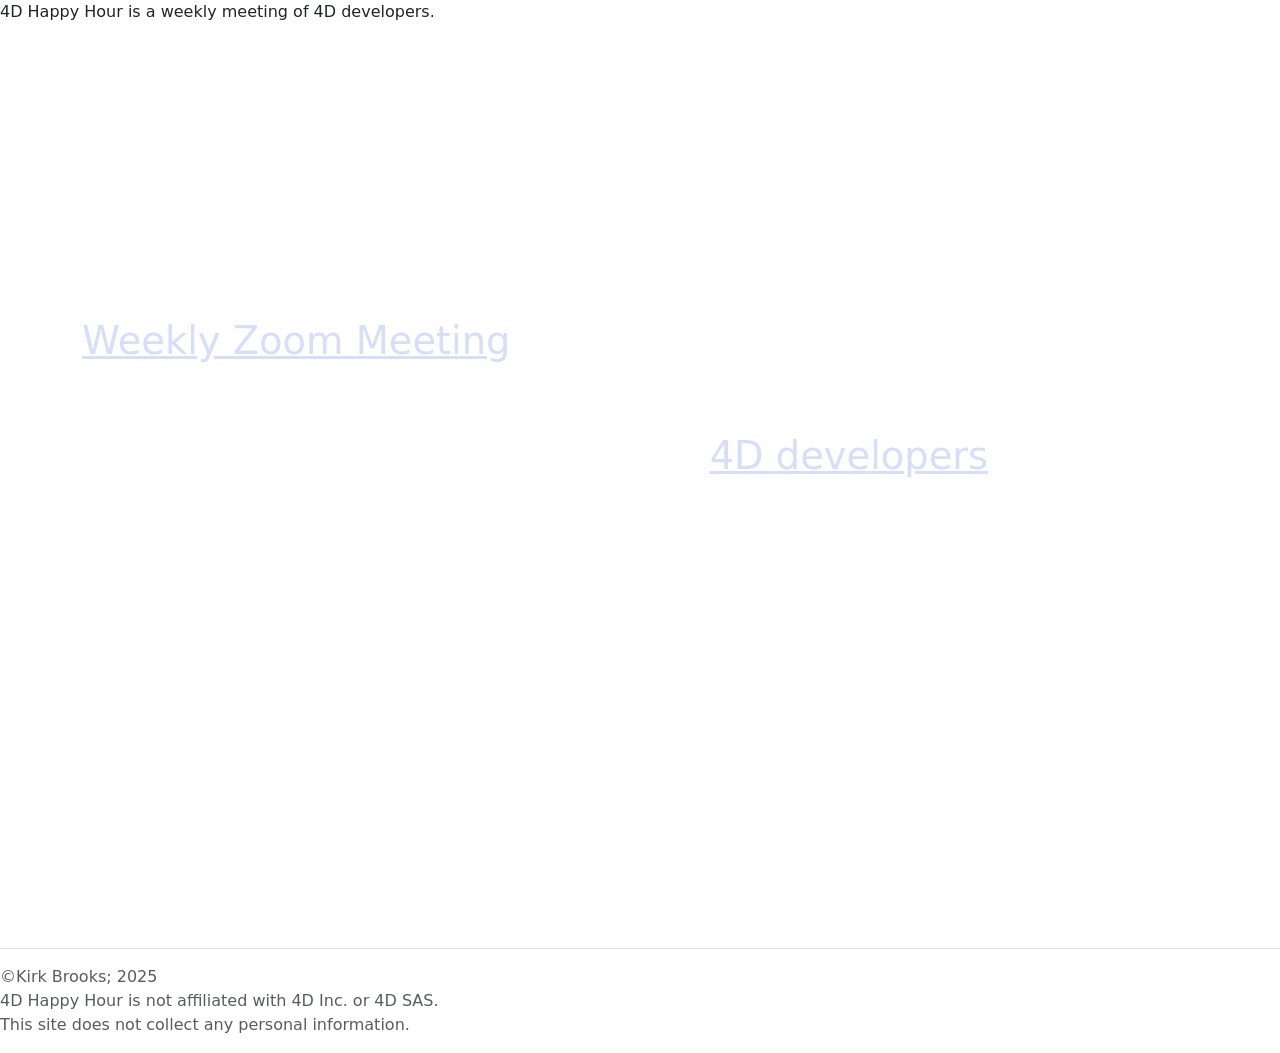
==== index.html @ dcf41c46 "Update new Zoom link" ====
<!DOCTYPE html>
<html lang="en">
    <head>
        <meta charset="UTF-8">
        <meta name="viewport" content="width=device-width, initial-scale=1.0">
        <title>4D Happy Hour</title>
        <description>4D Happy Hour is a weekly meeting of 4D developers.</description>
        <link href="https://cdn.jsdelivr.net/npm/bootstrap@5.0.2/dist/css/bootstrap.min.css" rel="stylesheet" integrity="sha384-EVSTQN3/azprG1Anm3QDgpJLIm9Nao0Yz1ztcQTwFspd3yD65VohhpuuCOmLASjC" crossorigin="anonymous">
        <style>
            .background-image {
                background-image: url("Assets/background.png");
                background-size: cover;
                background-repeat: no-repeat;
                background-position: center center;
                height: 100vh;
            }
            .banner {
                font-size: 6em; /* Sets the font size to 6em */
                color: white; /* Adjust text color as needed */
            }
            .subtext:hover  a {
                color: #FF0000; /* Adjust text color as needed */
            }
            .subtext a {
                color: #d6def9; /* Adjust text color as needed */
            }
            .subtext {
                font-size: 2.4em; /* 40% of 6em */
                color: white; /* Adjust text color as needed */
            }
        </style>
    </head>
    <body>
        <div class="background-image container">
            <div class="row row-cols-4">
                <div class="col-8 banner">4D Happy Hour</div>
            </div>
            <div class="row row-cols-2">
                <div class="subtext"><a href='https://us02web.zoom.us/j/83731433887?pwd=mNvrDpaA9qquD5xijFd3pZhOP3jrFX.1'>Weekly Zoom Meeting</a></div>
                <div class="subtext">Meeting ID: 837 3143 3887</div>
            </div>
                <div class="subtext">Friday, 2:30 PM  Pacific Time </div>
                <div class="subtext">An informal weekly gathering of <a href='https://4d.com'>4D developers</a><br/> where everyone is welcome</div>
            </div>

            <footer class="pt-3 mt-4 text-muted border-top">
                <p>&copyKirk Brooks; 2025<br/>
                4D Happy Hour is not affiliated with 4D Inc. or 4D SAS.<br/>
                This site does not collect any personal information.</p>
            </footer>
    </body>
</html>
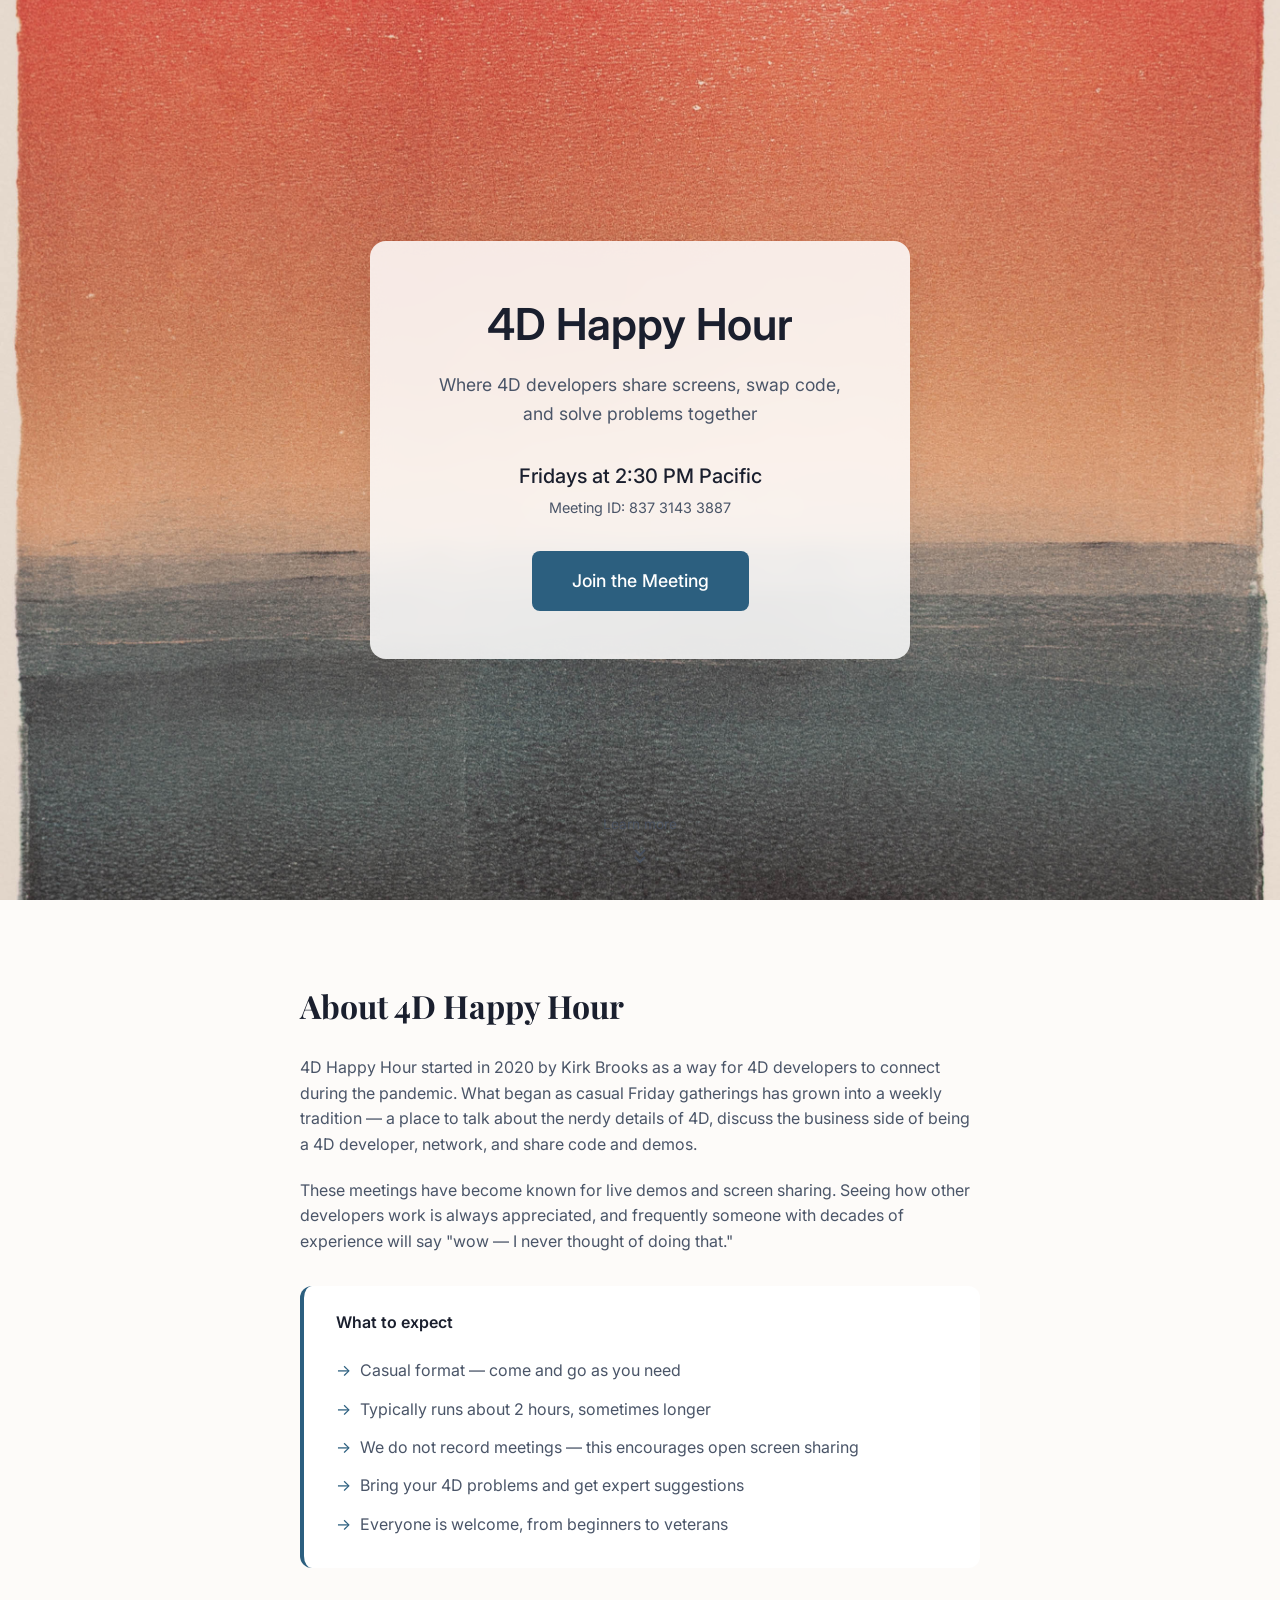
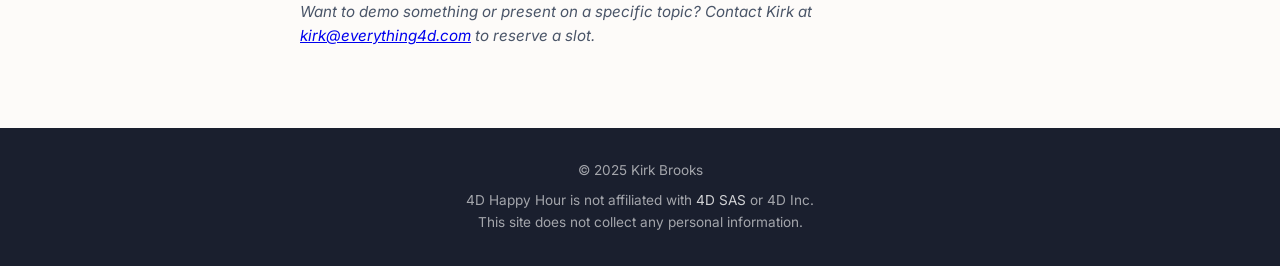
==== commit ec11edbd: "Install new index page" ====
--- a/index.html
+++ b/index.html
@@ -1,52 +1,291 @@
 <!DOCTYPE html>
 <html lang="en">
-    <head>
-        <meta charset="UTF-8">
-        <meta name="viewport" content="width=device-width, initial-scale=1.0">
-        <title>4D Happy Hour</title>
-        <description>4D Happy Hour is a weekly meeting of 4D developers.</description>
-        <link href="https://cdn.jsdelivr.net/npm/bootstrap@5.0.2/dist/css/bootstrap.min.css" rel="stylesheet" integrity="sha384-EVSTQN3/azprG1Anm3QDgpJLIm9Nao0Yz1ztcQTwFspd3yD65VohhpuuCOmLASjC" crossorigin="anonymous">
-        <style>
-            .background-image {
-                background-image: url("Assets/background.png");
-                background-size: cover;
-                background-repeat: no-repeat;
-                background-position: center center;
-                height: 100vh;
-            }
-            .banner {
-                font-size: 6em; /* Sets the font size to 6em */
-                color: white; /* Adjust text color as needed */
-            }
-            .subtext:hover  a {
-                color: #FF0000; /* Adjust text color as needed */
-            }
-            .subtext a {
-                color: #d6def9; /* Adjust text color as needed */
-            }
-            .subtext {
-                font-size: 2.4em; /* 40% of 6em */
-                color: white; /* Adjust text color as needed */
-            }
-        </style>
-    </head>
-    <body>
-        <div class="background-image container">
-            <div class="row row-cols-4">
-                <div class="col-8 banner">4D Happy Hour</div>
+<head>
+    <meta charset="UTF-8">
+    <meta name="viewport" content="width=device-width, initial-scale=1.0">
+    <title>4D Happy Hour</title>
+    <link rel="preconnect" href="https://fonts.googleapis.com">
+    <link rel="preconnect" href="https://fonts.gstatic.com" crossorigin>
+    <link href="https://fonts.googleapis.com/css2?family=Inter:wght@400;500;600&family=Playfair+Display:wght@600&display=swap" rel="stylesheet">
+    <style>
+        * {
+            margin: 0;
+            padding: 0;
+            box-sizing: border-box;
+        }
+
+        :root {
+            --warm-bg: linear-gradient(135deg, #e8f1f5 0%, #c8dce8 50%, #a8c5d8 100%);
+            --text-dark: #1a1f2e;
+            --text-muted: #4a5568;
+            --accent: #2c5f7f;
+            --accent-hover: #1e4a65;
+            --card-bg: rgba(255, 255, 255, 0.85);
+        }
+
+        html {
+            scroll-behavior: smooth;
+        }
+
+        body {
+            font-family: 'Inter', -apple-system, BlinkMacSystemFont, sans-serif;
+            color: var(--text-dark);
+            line-height: 1.6;
+        }
+
+        /* Hero Section */
+        .hero {
+            min-height: 100vh;
+            display: flex;
+            align-items: center;
+            justify-content: center;
+            padding: 2rem;
+            background: var(--warm-bg);
+            background-image: url('Assets/monotype-3.jpg');
+            background-size: cover;
+            background-position: center;
+            background-blend-mode: soft-light;
+            position: relative;
+        }
+
+        .hero-content {
+            background: var(--card-bg);
+            backdrop-filter: blur(10px);
+            border-radius: 16px;
+            padding: 3rem 3.5rem;
+            max-width: 540px;
+            text-align: center;
+            box-shadow: 0 8px 32px rgba(0, 0, 0, 0.08);
+        }
+
+        .hero h1 {
+            font-family: 'Inter', -apple-system, BlinkMacSystemFont, sans-serif;
+            font-size: 2.75rem;
+            font-weight: 600;
+            margin-bottom: 0.75rem;
+            color: var(--text-dark);
+        }
+
+        .tagline {
+            font-size: 1.1rem;
+            color: var(--text-muted);
+            margin-bottom: 2rem;
+            font-weight: 400;
+        }
+
+        .meeting-info {
+            margin-bottom: 2rem;
+        }
+
+        .meeting-time {
+            font-size: 1.25rem;
+            font-weight: 500;
+            margin-bottom: 0.25rem;
+        }
+
+        .meeting-id {
+            font-size: 0.9rem;
+            color: var(--text-muted);
+        }
+
+        .zoom-button {
+            display: inline-block;
+            background: var(--accent);
+            color: white;
+            text-decoration: none;
+            padding: 1rem 2.5rem;
+            border-radius: 8px;
+            font-weight: 500;
+            font-size: 1.1rem;
+            transition: background 0.2s ease, transform 0.2s ease;
+        }
+
+        .zoom-button:hover {
+            background: var(--accent-hover);
+            transform: translateY(-2px);
+        }
+
+        .scroll-hint {
+            position: absolute;
+            bottom: 2rem;
+            left: 50%;
+            transform: translateX(-50%);
+            color: var(--text-muted);
+            font-size: 0.85rem;
+            opacity: 0.7;
+            text-decoration: none;
+            display: flex;
+            flex-direction: column;
+            align-items: center;
+            gap: 0.5rem;
+        }
+
+        .scroll-hint svg {
+            animation: bounce 2s infinite;
+        }
+
+        @keyframes bounce {
+            0%, 20%, 50%, 80%, 100% { transform: translateY(0); }
+            40% { transform: translateY(6px); }
+            60% { transform: translateY(3px); }
+        }
+
+        /* About Section */
+        .about {
+            background: #fdfbf9;
+            padding: 5rem 2rem;
+        }
+
+        .about-content {
+            max-width: 680px;
+            margin: 0 auto;
+        }
+
+        .about h2 {
+            font-family: 'Playfair Display', Georgia, serif;
+            font-size: 2rem;
+            margin-bottom: 1.5rem;
+            color: var(--text-dark);
+        }
+
+        .about p {
+            margin-bottom: 1.25rem;
+            color: var(--text-muted);
+        }
+
+        .about p:last-of-type {
+            margin-bottom: 0;
+        }
+
+        .details-list {
+            background: white;
+            border-radius: 12px;
+            padding: 1.5rem 2rem;
+            margin: 2rem 0;
+            border-left: 4px solid var(--accent);
+        }
+
+        .details-list h3 {
+            font-size: 1rem;
+            font-weight: 600;
+            margin-bottom: 1rem;
+            color: var(--text-dark);
+        }
+
+        .details-list ul {
+            list-style: none;
+            color: var(--text-muted);
+        }
+
+        .details-list li {
+            padding: 0.4rem 0;
+            padding-left: 1.5rem;
+            position: relative;
+        }
+
+        .details-list li::before {
+            content: "→";
+            position: absolute;
+            left: 0;
+            color: var(--accent);
+        }
+
+        .contact-note {
+            font-style: italic;
+            font-size: 0.95rem;
+        }
+
+        /* Footer */
+        footer {
+            background: var(--text-dark);
+            color: rgba(255, 255, 255, 0.6);
+            text-align: center;
+            padding: 2rem;
+            font-size: 0.85rem;
+        }
+
+        footer a {
+            color: rgba(255, 255, 255, 0.8);
+            text-decoration: none;
+        }
+
+        footer a:hover {
+            color: white;
+        }
+
+        /* Responsive */
+        @media (max-width: 600px) {
+            .hero-content {
+                padding: 2rem 1.5rem;
+            }
+
+            .hero h1 {
+                font-size: 2rem;
+            }
+
+            .tagline {
+                font-size: 1rem;
+            }
+
+            .about {
+                padding: 3rem 1.5rem;
+            }
+        }
+    </style>
+</head>
+<body>
+    <section class="hero">
+        <div class="hero-content">
+            <h1>4D Happy Hour</h1>
+            <p class="tagline">Where 4D developers share screens, swap code, and solve problems together</p>
+
+            <div class="meeting-info">
+                <p class="meeting-time">Fridays at 2:30 PM Pacific</p>
+                <p class="meeting-id">Meeting ID: 837 3143 3887</p>
             </div>
-            <div class="row row-cols-2">
-                <div class="subtext"><a href='https://us02web.zoom.us/j/83731433887?pwd=mNvrDpaA9qquD5xijFd3pZhOP3jrFX.1'>Weekly Zoom Meeting</a></div>
-                <div class="subtext">Meeting ID: 837 3143 3887</div>
+
+            <a href="https://us02web.zoom.us/j/83731433887?pwd=mNvrDpaA9qquD5xijFd3pZhOP3jrFX.1" class="zoom-button">
+                Join the Meeting
+            </a>
+        </div>
+
+        <a href="#about" class="scroll-hint">
+            Learn more
+            <svg width="24" height="24" viewBox="0 0 24 24" fill="none" stroke="currentColor" stroke-width="2">
+                <path d="M7 13l5 5 5-5M7 6l5 5 5-5"/>
+            </svg>
+        </a>
+    </section>
+
+    <section class="about" id="about">
+        <div class="about-content">
+            <h2>About 4D Happy Hour</h2>
+
+            <p>4D Happy Hour started in 2020 by Kirk Brooks as a way for 4D developers to connect during the pandemic. What began as casual Friday gatherings has grown into a weekly tradition — a place to talk about the nerdy details of 4D, discuss the business side of being a 4D developer, network, and share code and demos.</p>
+
+            <p>These meetings have become known for live demos and screen sharing. Seeing how other developers work is always appreciated, and frequently someone with decades of experience will say "wow — I never thought of doing that."</p>
+
+            <div class="details-list">
+                <h3>What to expect</h3>
+                <ul>
+                    <li>Casual format — come and go as you need</li>
+                    <li>Typically runs about 2 hours, sometimes longer</li>
+                    <li>We do not record meetings — this encourages open screen sharing</li>
+                    <li>Bring your 4D problems and get expert suggestions</li>
+                    <li>Everyone is welcome, from beginners to veterans</li>
+                </ul>
             </div>
-                <div class="subtext">Friday, 2:30 PM  Pacific Time </div>
-                <div class="subtext">An informal weekly gathering of <a href='https://4d.com'>4D developers</a><br/> where everyone is welcome</div>
-            </div>
-
-            <footer class="pt-3 mt-4 text-muted border-top">
-                <p>&copyKirk Brooks; 2025<br/>
-                4D Happy Hour is not affiliated with 4D Inc. or 4D SAS.<br/>
-                This site does not collect any personal information.</p>
-            </footer>
-    </body>
+
+            <p class="contact-note">Want to demo something or present on a specific topic? Contact Kirk at <a href="mailto:kirk@everything4d.com">kirk@everything4d.com</a> to reserve a slot.</p>
+        </div>
+    </section>
+
+    <footer>
+        <p>&copy; 2025 Kirk Brooks</p>
+        <p style="margin-top: 0.5rem;">
+            4D Happy Hour is not affiliated with <a href="https://4d.com">4D SAS</a> or 4D Inc.<br>
+            This site does not collect any personal information.
+        </p>
+    </footer>
+</body>
 </html>
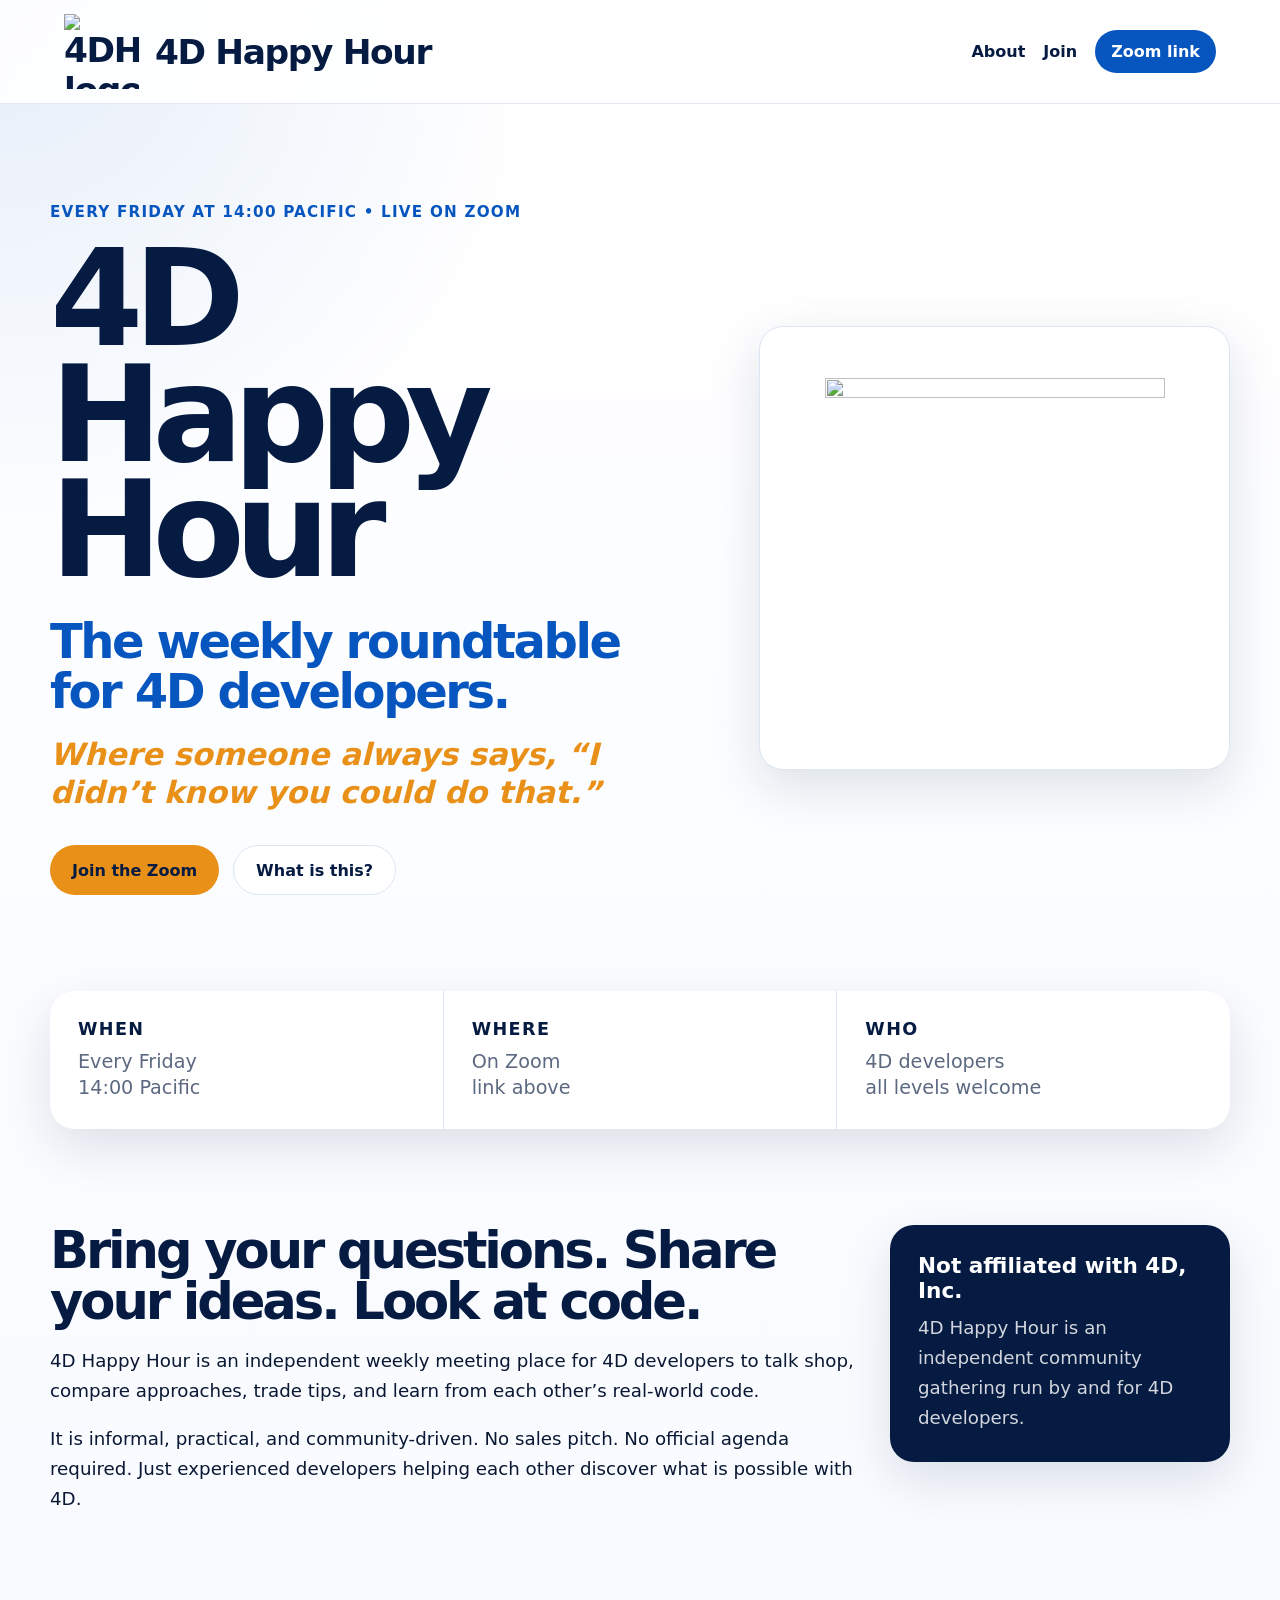
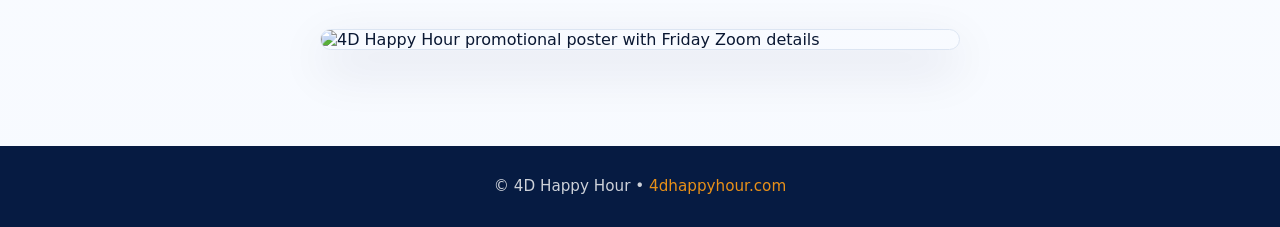
==== commit 80ed9a5f: "deploy chatgpt site" ====
--- a/index.html
+++ b/index.html
@@ -1,291 +1,82 @@
-<!DOCTYPE html>
+<!doctype html>
 <html lang="en">
 <head>
-    <meta charset="UTF-8">
-    <meta name="viewport" content="width=device-width, initial-scale=1.0">
-    <title>4D Happy Hour</title>
-    <link rel="preconnect" href="https://fonts.googleapis.com">
-    <link rel="preconnect" href="https://fonts.gstatic.com" crossorigin>
-    <link href="https://fonts.googleapis.com/css2?family=Inter:wght@400;500;600&family=Playfair+Display:wght@600&display=swap" rel="stylesheet">
-    <style>
-        * {
-            margin: 0;
-            padding: 0;
-            box-sizing: border-box;
-        }
-
-        :root {
-            --warm-bg: linear-gradient(135deg, #e8f1f5 0%, #c8dce8 50%, #a8c5d8 100%);
-            --text-dark: #1a1f2e;
-            --text-muted: #4a5568;
-            --accent: #2c5f7f;
-            --accent-hover: #1e4a65;
-            --card-bg: rgba(255, 255, 255, 0.85);
-        }
-
-        html {
-            scroll-behavior: smooth;
-        }
-
-        body {
-            font-family: 'Inter', -apple-system, BlinkMacSystemFont, sans-serif;
-            color: var(--text-dark);
-            line-height: 1.6;
-        }
-
-        /* Hero Section */
-        .hero {
-            min-height: 100vh;
-            display: flex;
-            align-items: center;
-            justify-content: center;
-            padding: 2rem;
-            background: var(--warm-bg);
-            background-image: url('Assets/monotype-3.jpg');
-            background-size: cover;
-            background-position: center;
-            background-blend-mode: soft-light;
-            position: relative;
-        }
-
-        .hero-content {
-            background: var(--card-bg);
-            backdrop-filter: blur(10px);
-            border-radius: 16px;
-            padding: 3rem 3.5rem;
-            max-width: 540px;
-            text-align: center;
-            box-shadow: 0 8px 32px rgba(0, 0, 0, 0.08);
-        }
-
-        .hero h1 {
-            font-family: 'Inter', -apple-system, BlinkMacSystemFont, sans-serif;
-            font-size: 2.75rem;
-            font-weight: 600;
-            margin-bottom: 0.75rem;
-            color: var(--text-dark);
-        }
-
-        .tagline {
-            font-size: 1.1rem;
-            color: var(--text-muted);
-            margin-bottom: 2rem;
-            font-weight: 400;
-        }
-
-        .meeting-info {
-            margin-bottom: 2rem;
-        }
-
-        .meeting-time {
-            font-size: 1.25rem;
-            font-weight: 500;
-            margin-bottom: 0.25rem;
-        }
-
-        .meeting-id {
-            font-size: 0.9rem;
-            color: var(--text-muted);
-        }
-
-        .zoom-button {
-            display: inline-block;
-            background: var(--accent);
-            color: white;
-            text-decoration: none;
-            padding: 1rem 2.5rem;
-            border-radius: 8px;
-            font-weight: 500;
-            font-size: 1.1rem;
-            transition: background 0.2s ease, transform 0.2s ease;
-        }
-
-        .zoom-button:hover {
-            background: var(--accent-hover);
-            transform: translateY(-2px);
-        }
-
-        .scroll-hint {
-            position: absolute;
-            bottom: 2rem;
-            left: 50%;
-            transform: translateX(-50%);
-            color: var(--text-muted);
-            font-size: 0.85rem;
-            opacity: 0.7;
-            text-decoration: none;
-            display: flex;
-            flex-direction: column;
-            align-items: center;
-            gap: 0.5rem;
-        }
-
-        .scroll-hint svg {
-            animation: bounce 2s infinite;
-        }
-
-        @keyframes bounce {
-            0%, 20%, 50%, 80%, 100% { transform: translateY(0); }
-            40% { transform: translateY(6px); }
-            60% { transform: translateY(3px); }
-        }
-
-        /* About Section */
-        .about {
-            background: #fdfbf9;
-            padding: 5rem 2rem;
-        }
-
-        .about-content {
-            max-width: 680px;
-            margin: 0 auto;
-        }
-
-        .about h2 {
-            font-family: 'Playfair Display', Georgia, serif;
-            font-size: 2rem;
-            margin-bottom: 1.5rem;
-            color: var(--text-dark);
-        }
-
-        .about p {
-            margin-bottom: 1.25rem;
-            color: var(--text-muted);
-        }
-
-        .about p:last-of-type {
-            margin-bottom: 0;
-        }
-
-        .details-list {
-            background: white;
-            border-radius: 12px;
-            padding: 1.5rem 2rem;
-            margin: 2rem 0;
-            border-left: 4px solid var(--accent);
-        }
-
-        .details-list h3 {
-            font-size: 1rem;
-            font-weight: 600;
-            margin-bottom: 1rem;
-            color: var(--text-dark);
-        }
-
-        .details-list ul {
-            list-style: none;
-            color: var(--text-muted);
-        }
-
-        .details-list li {
-            padding: 0.4rem 0;
-            padding-left: 1.5rem;
-            position: relative;
-        }
-
-        .details-list li::before {
-            content: "→";
-            position: absolute;
-            left: 0;
-            color: var(--accent);
-        }
-
-        .contact-note {
-            font-style: italic;
-            font-size: 0.95rem;
-        }
-
-        /* Footer */
-        footer {
-            background: var(--text-dark);
-            color: rgba(255, 255, 255, 0.6);
-            text-align: center;
-            padding: 2rem;
-            font-size: 0.85rem;
-        }
-
-        footer a {
-            color: rgba(255, 255, 255, 0.8);
-            text-decoration: none;
-        }
-
-        footer a:hover {
-            color: white;
-        }
-
-        /* Responsive */
-        @media (max-width: 600px) {
-            .hero-content {
-                padding: 2rem 1.5rem;
-            }
-
-            .hero h1 {
-                font-size: 2rem;
-            }
-
-            .tagline {
-                font-size: 1rem;
-            }
-
-            .about {
-                padding: 3rem 1.5rem;
-            }
-        }
-    </style>
+  <meta charset="utf-8">
+  <meta name="viewport" content="width=device-width, initial-scale=1">
+  <title>4D Happy Hour</title>
+  <meta name="description" content="4D Happy Hour is the weekly roundtable for 4D developers. Every Friday at 14:00 Pacific on Zoom.">
+  <meta property="og:title" content="4D Happy Hour">
+  <meta property="og:description" content="The weekly roundtable for 4D developers.">
+  <meta property="og:type" content="website">
+  <meta property="og:url" content="https://4dhappyhour.com/">
+  <meta property="og:image" content="https://4dhappyhour.com/assets/4dhh-ad-square.png">
+  <link rel="icon" href="assets/4dhh-logo.svg" type="image/svg+xml">
+  <link rel="stylesheet" href="styles.css">
 </head>
 <body>
+  <header class="site-header">
+    <a class="brand" href="#top" aria-label="4D Happy Hour home">
+      <img src="assets/4dhh-logo.svg" alt="4DHH logo" width="75" height="75">
+      <span>4D Happy Hour</span>
+    </a>
+    <nav aria-label="Main navigation">
+      <a href="#about">About</a>
+      <a href="#join">Join</a>
+      <a class="nav-cta" href="#zoom">Zoom link</a>
+    </nav>
+  </header>
+
+  <main id="top">
     <section class="hero">
-        <div class="hero-content">
-            <h1>4D Happy Hour</h1>
-            <p class="tagline">Where 4D developers share screens, swap code, and solve problems together</p>
-
-            <div class="meeting-info">
-                <p class="meeting-time">Fridays at 2:30 PM Pacific</p>
-                <p class="meeting-id">Meeting ID: 837 3143 3887</p>
-            </div>
-
-            <a href="https://us02web.zoom.us/j/83731433887?pwd=mNvrDpaA9qquD5xijFd3pZhOP3jrFX.1" class="zoom-button">
-                Join the Meeting
-            </a>
+      <div class="hero-copy">
+        <p class="eyebrow">Every Friday at 14:00 Pacific • Live on Zoom</p>
+        <h1>4D Happy Hour</h1>
+        <p class="lede">The weekly roundtable for 4D developers.</p>
+        <p class="quote">Where someone always says, “I didn’t know you could do that.”</p>
+        <div class="hero-actions">
+          <a class="button primary" href="PASTE_ZOOM_LINK_HERE" id="zoom">Join the Zoom</a>
+          <a class="button secondary" href="#about">What is this?</a>
         </div>
-
-        <a href="#about" class="scroll-hint">
-            Learn more
-            <svg width="24" height="24" viewBox="0 0 24 24" fill="none" stroke="currentColor" stroke-width="2">
-                <path d="M7 13l5 5 5-5M7 6l5 5 5-5"/>
-            </svg>
-        </a>
+      </div>
+      <div class="hero-card" aria-label="4D Happy Hour logo">
+        <img src="assets/4dhh-logo.svg" alt="" width="300" height="300">
+      </div>
     </section>
 
-    <section class="about" id="about">
-        <div class="about-content">
-            <h2>About 4D Happy Hour</h2>
-
-            <p>4D Happy Hour started in 2020 by Kirk Brooks as a way for 4D developers to connect during the pandemic. What began as casual Friday gatherings has grown into a weekly tradition — a place to talk about the nerdy details of 4D, discuss the business side of being a 4D developer, network, and share code and demos.</p>
-
-            <p>These meetings have become known for live demos and screen sharing. Seeing how other developers work is always appreciated, and frequently someone with decades of experience will say "wow — I never thought of doing that."</p>
-
-            <div class="details-list">
-                <h3>What to expect</h3>
-                <ul>
-                    <li>Casual format — come and go as you need</li>
-                    <li>Typically runs about 2 hours, sometimes longer</li>
-                    <li>We do not record meetings — this encourages open screen sharing</li>
-                    <li>Bring your 4D problems and get expert suggestions</li>
-                    <li>Everyone is welcome, from beginners to veterans</li>
-                </ul>
-            </div>
-
-            <p class="contact-note">Want to demo something or present on a specific topic? Contact Kirk at <a href="mailto:kirk@everything4d.com">kirk@everything4d.com</a> to reserve a slot.</p>
-        </div>
+    <section class="info-strip" id="join" aria-label="Meeting details">
+      <article>
+        <strong>When</strong>
+        <span>Every Friday<br>14:00 Pacific</span>
+      </article>
+      <article>
+        <strong>Where</strong>
+        <span>On Zoom<br>link above</span>
+      </article>
+      <article>
+        <strong>Who</strong>
+        <span>4D developers<br>all levels welcome</span>
+      </article>
     </section>
 
-    <footer>
-        <p>&copy; 2025 Kirk Brooks</p>
-        <p style="margin-top: 0.5rem;">
-            4D Happy Hour is not affiliated with <a href="https://4d.com">4D SAS</a> or 4D Inc.<br>
-            This site does not collect any personal information.
-        </p>
-    </footer>
+    <section class="content-grid" id="about">
+      <div>
+        <h2>Bring your questions. Share your ideas. Look at code.</h2>
+        <p>4D Happy Hour is an independent weekly meeting place for 4D developers to talk shop, compare approaches, trade tips, and learn from each other’s real-world code.</p>
+        <p>It is informal, practical, and community-driven. No sales pitch. No official agenda required. Just experienced developers helping each other discover what is possible with 4D.</p>
+      </div>
+      <aside class="callout">
+        <h3>Not affiliated with 4D, Inc.</h3>
+        <p>4D Happy Hour is an independent community gathering run by and for 4D developers.</p>
+      </aside>
+    </section>
+
+    <section class="poster-section" aria-label="Promotional graphic">
+      <img src="assets/4dhh-ad-square.png" alt="4D Happy Hour promotional poster with Friday Zoom details">
+    </section>
+  </main>
+
+  <footer>
+    <p>© 4D Happy Hour • <a href="https://4dhappyhour.com">4dhappyhour.com</a></p>
+  </footer>
 </body>
 </html>
--- a/styles.css
+++ b/styles.css
@@ -0,0 +1,221 @@
+:root {
+  --blue: #0756bf;
+  --navy: #061b42;
+  --gold: #e89018;
+  --ink: #0a1833;
+  --muted: #5c6980;
+  --line: #dce5f2;
+  --bg: #f7faff;
+  --white: #fff;
+  --radius: 24px;
+  --shadow: 0 18px 50px rgba(6, 27, 66, .12);
+}
+
+* { box-sizing: border-box; }
+html { scroll-behavior: smooth; }
+body {
+  margin: 0;
+  font-family: Inter, ui-sans-serif, system-ui, -apple-system, BlinkMacSystemFont, "Segoe UI", sans-serif;
+  color: var(--ink);
+  background:
+    radial-gradient(circle at top left, rgba(7, 86, 191, .10), transparent 34rem),
+    linear-gradient(180deg, #fff 0%, var(--bg) 100%);
+}
+
+a { color: var(--blue); text-decoration: none; }
+a:hover { text-decoration: underline; }
+
+.site-header {
+  min-height: 96px;
+  padding: 14px clamp(20px, 5vw, 72px);
+  display: flex;
+  align-items: center;
+  justify-content: space-between;
+  gap: 28px;
+  background: rgba(255, 255, 255, .88);
+  backdrop-filter: blur(10px);
+  border-bottom: 1px solid rgba(220, 229, 242, .8);
+  position: sticky;
+  top: 0;
+  z-index: 10;
+}
+
+.brand {
+  display: flex;
+  align-items: center;
+  gap: 16px;
+  color: var(--navy);
+  font-weight: 800;
+  font-size: clamp(1.4rem, 3vw, 2.15rem);
+  letter-spacing: -.04em;
+}
+.brand:hover { text-decoration: none; }
+.brand img { display: block; width: 75px; height: 75px; object-fit: contain; }
+
+nav { display: flex; gap: 18px; align-items: center; font-weight: 700; }
+nav a { color: var(--navy); }
+.nav-cta {
+  color: var(--white);
+  background: var(--blue);
+  padding: .72rem 1rem;
+  border-radius: 999px;
+}
+.nav-cta:hover { color: var(--white); text-decoration: none; background: var(--navy); }
+
+main { width: min(1180px, calc(100% - 40px)); margin: 0 auto; }
+
+.hero {
+  min-height: 620px;
+  display: grid;
+  grid-template-columns: 1.15fr .85fr;
+  align-items: center;
+  gap: clamp(28px, 6vw, 72px);
+  padding: clamp(48px, 8vw, 96px) 0;
+}
+
+.eyebrow {
+  margin: 0 0 16px;
+  color: var(--blue);
+  font-weight: 800;
+  text-transform: uppercase;
+  letter-spacing: .08em;
+  font-size: .95rem;
+}
+
+h1 {
+  margin: 0;
+  color: var(--navy);
+  font-size: clamp(4rem, 11vw, 8.4rem);
+  line-height: .86;
+  letter-spacing: -.075em;
+}
+
+.lede {
+  margin: 28px 0 0;
+  color: var(--blue);
+  font-size: clamp(1.6rem, 4vw, 3rem);
+  line-height: 1.05;
+  font-weight: 800;
+  letter-spacing: -.05em;
+}
+
+.quote {
+  margin: 18px 0 0;
+  color: var(--gold);
+  font-size: clamp(1.25rem, 2.4vw, 2rem);
+  font-style: italic;
+  line-height: 1.25;
+  font-weight: 650;
+}
+
+.hero-actions { display: flex; flex-wrap: wrap; gap: 14px; margin-top: 34px; }
+.button {
+  display: inline-flex;
+  align-items: center;
+  justify-content: center;
+  min-height: 50px;
+  padding: 0 22px;
+  border-radius: 999px;
+  font-weight: 800;
+}
+.button:hover { text-decoration: none; transform: translateY(-1px); }
+.primary { background: var(--gold); color: var(--navy); }
+.secondary { background: var(--white); color: var(--navy); border: 1px solid var(--line); }
+
+.hero-card {
+  background: var(--white);
+  border: 1px solid var(--line);
+  border-radius: var(--radius);
+  box-shadow: var(--shadow);
+  padding: clamp(28px, 4vw, 52px);
+  display: grid;
+  place-items: center;
+}
+.hero-card img { width: min(100%, 340px); height: auto; }
+
+.info-strip {
+  display: grid;
+  grid-template-columns: repeat(3, 1fr);
+  gap: 1px;
+  overflow: hidden;
+  border-radius: var(--radius);
+  box-shadow: var(--shadow);
+  background: var(--line);
+  margin-bottom: clamp(48px, 8vw, 96px);
+}
+.info-strip article {
+  background: var(--white);
+  padding: 28px;
+  display: grid;
+  gap: 10px;
+}
+.info-strip strong {
+  color: var(--navy);
+  font-size: 1.1rem;
+  text-transform: uppercase;
+  letter-spacing: .08em;
+}
+.info-strip span { color: var(--muted); font-size: 1.2rem; line-height: 1.35; }
+
+.content-grid {
+  display: grid;
+  grid-template-columns: 1fr 340px;
+  gap: 28px;
+  align-items: start;
+  margin-bottom: clamp(48px, 8vw, 96px);
+}
+h2 {
+  margin: 0 0 18px;
+  color: var(--navy);
+  font-size: clamp(2rem, 4vw, 3.5rem);
+  line-height: 1;
+  letter-spacing: -.06em;
+}
+p { font-size: 1.14rem; line-height: 1.65; }
+.callout {
+  background: var(--navy);
+  color: var(--white);
+  border-radius: var(--radius);
+  padding: 28px;
+  box-shadow: var(--shadow);
+}
+.callout h3 { margin: 0 0 10px; font-size: 1.35rem; }
+.callout p { margin: 0; color: rgba(255,255,255,.82); }
+
+.poster-section {
+  display: grid;
+  place-items: center;
+  padding-bottom: clamp(56px, 8vw, 96px);
+}
+.poster-section img {
+  width: min(100%, 640px);
+  height: auto;
+  border-radius: 28px;
+  box-shadow: var(--shadow);
+  border: 1px solid var(--line);
+}
+
+footer {
+  background: var(--navy);
+  color: rgba(255,255,255,.8);
+  padding: 28px;
+  text-align: center;
+}
+footer p { margin: 0; font-size: .95rem; }
+footer a { color: var(--gold); }
+
+@media (max-width: 820px) {
+  .site-header { position: static; align-items: flex-start; flex-direction: column; }
+  nav { width: 100%; justify-content: space-between; }
+  .hero, .content-grid { grid-template-columns: 1fr; }
+  .hero { min-height: auto; }
+  .hero-card { order: -1; }
+  .info-strip { grid-template-columns: 1fr; }
+}
+
+@media (max-width: 520px) {
+  main { width: min(100% - 28px, 1180px); }
+  nav { gap: 10px; font-size: .92rem; }
+  .brand span { max-width: 9ch; line-height: .95; }
+  h1 { font-size: 4.25rem; }
+}
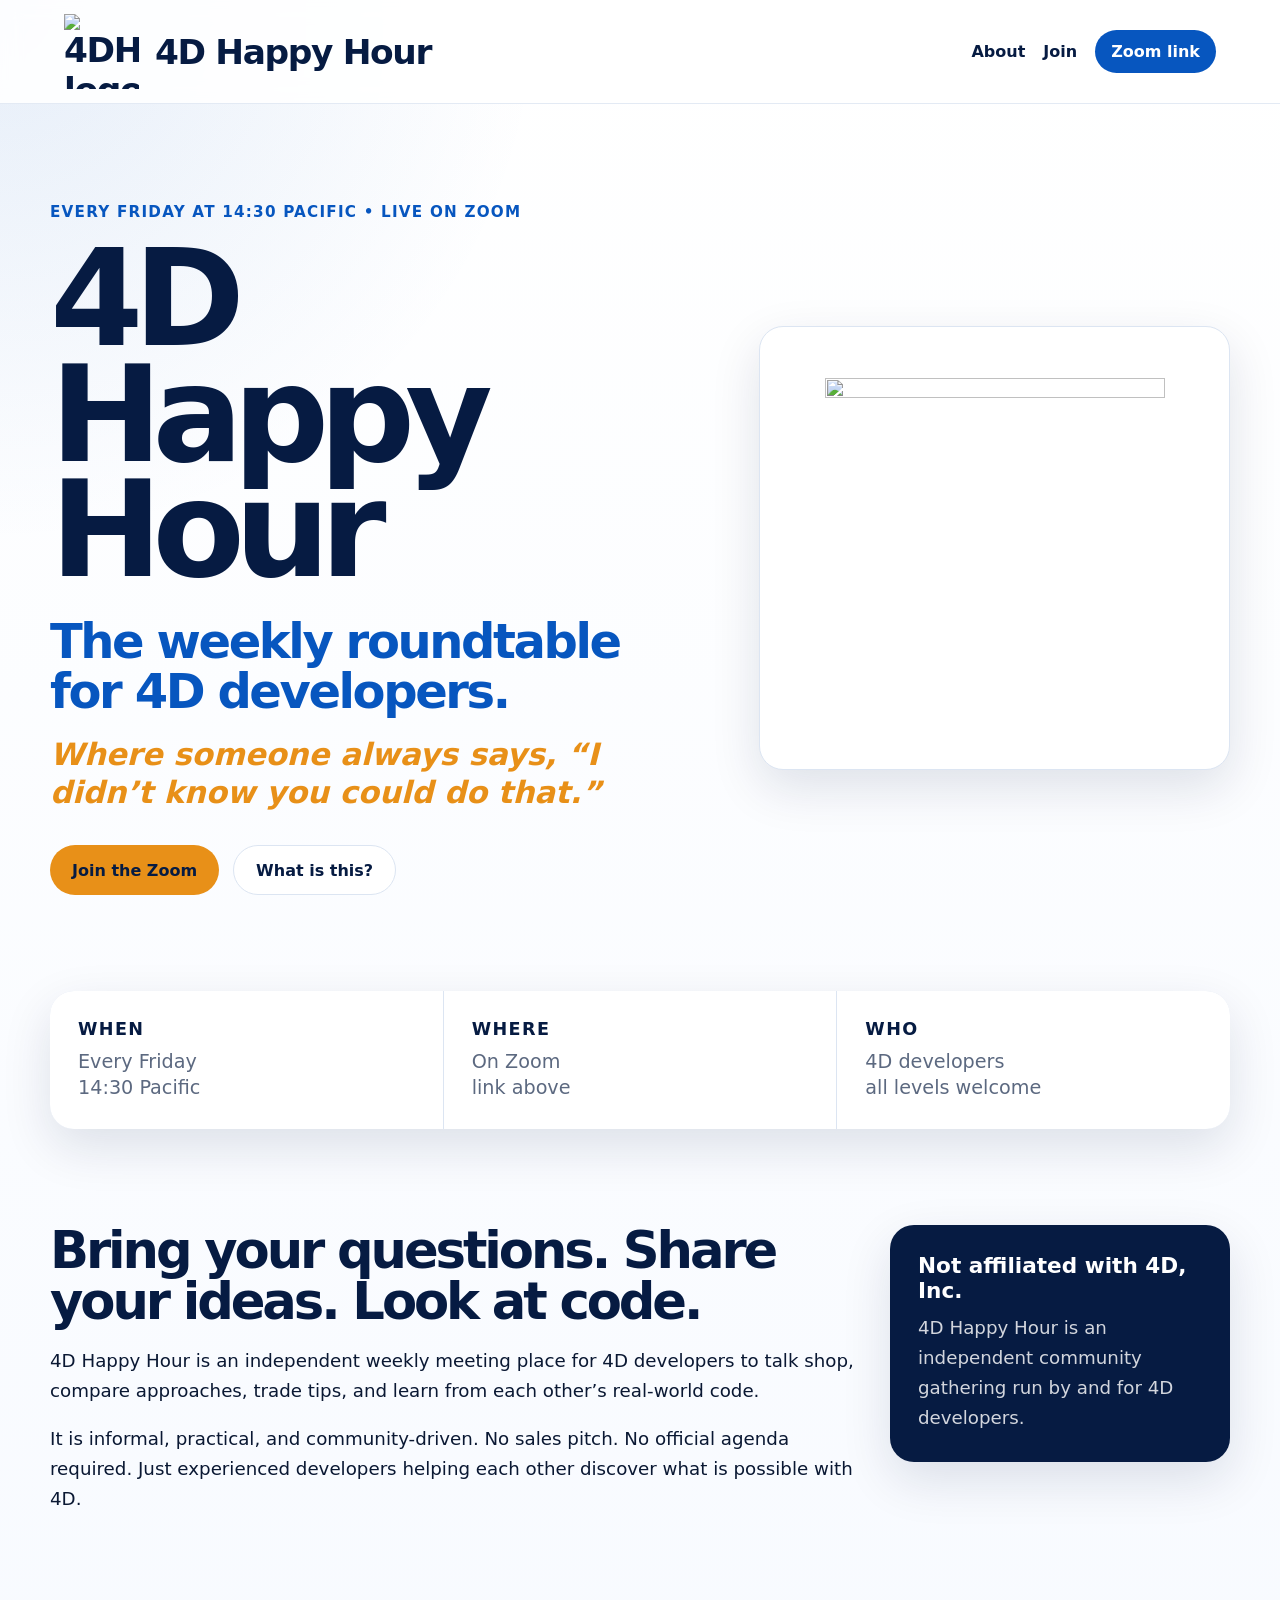
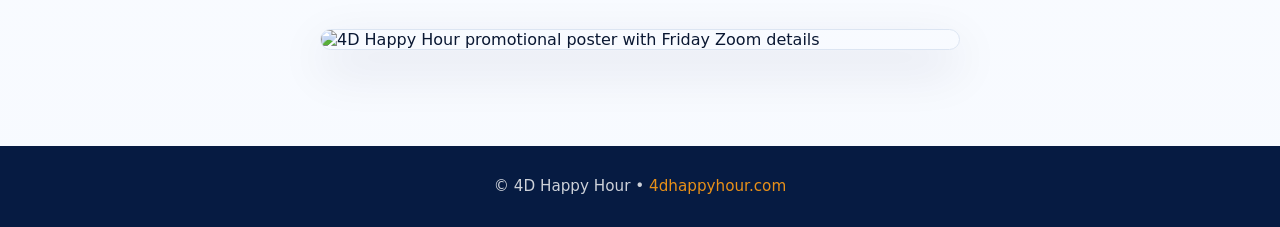
==== commit 3ee83df2: "fix start time" ====
--- a/index.html
+++ b/index.html
@@ -4,7 +4,7 @@
   <meta charset="utf-8">
   <meta name="viewport" content="width=device-width, initial-scale=1">
   <title>4D Happy Hour</title>
-  <meta name="description" content="4D Happy Hour is the weekly roundtable for 4D developers. Every Friday at 14:00 Pacific on Zoom.">
+  <meta name="description" content="4D Happy Hour is the weekly roundtable for 4D developers. Every Friday at 14:30 Pacific on Zoom.">
   <meta property="og:title" content="4D Happy Hour">
   <meta property="og:description" content="The weekly roundtable for 4D developers.">
   <meta property="og:type" content="website">
@@ -29,7 +29,7 @@
   <main id="top">
     <section class="hero">
       <div class="hero-copy">
-        <p class="eyebrow">Every Friday at 14:00 Pacific • Live on Zoom</p>
+        <p class="eyebrow">Every Friday at 14:30 Pacific • Live on Zoom</p>
         <h1>4D Happy Hour</h1>
         <p class="lede">The weekly roundtable for 4D developers.</p>
         <p class="quote">Where someone always says, “I didn’t know you could do that.”</p>
@@ -46,7 +46,7 @@
     <section class="info-strip" id="join" aria-label="Meeting details">
       <article>
         <strong>When</strong>
-        <span>Every Friday<br>14:00 Pacific</span>
+        <span>Every Friday<br>14:30 Pacific</span>
       </article>
       <article>
         <strong>Where</strong>
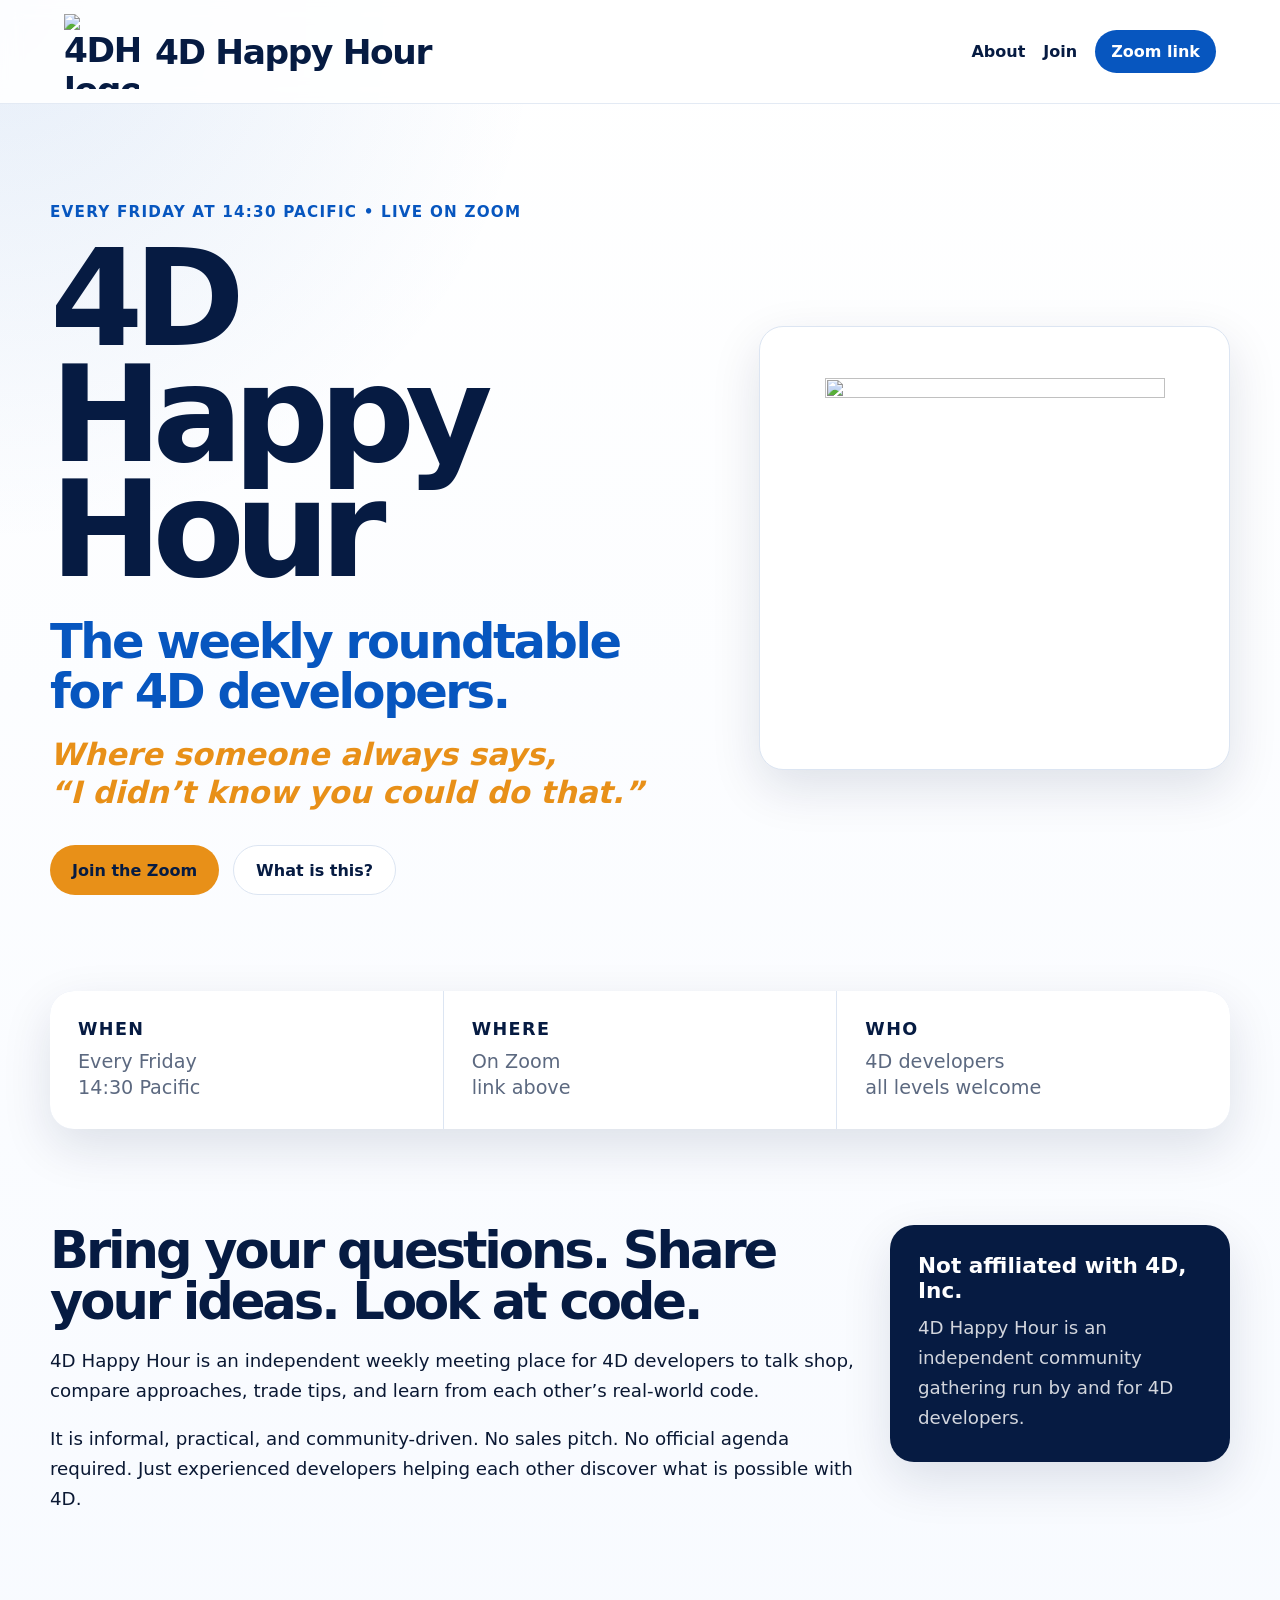
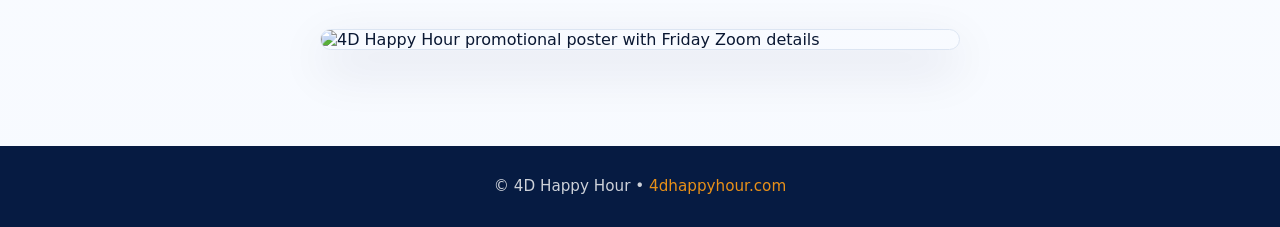
==== commit bc09220e: "fix: update quote formatting in hero section" ====
--- a/index.html
+++ b/index.html
@@ -32,7 +32,7 @@
         <p class="eyebrow">Every Friday at 14:30 Pacific • Live on Zoom</p>
         <h1>4D Happy Hour</h1>
         <p class="lede">The weekly roundtable for 4D developers.</p>
-        <p class="quote">Where someone always says, “I didn’t know you could do that.”</p>
+        <p class="quote">Where someone always says,<br/>“I didn’t know you could do that.”</p>
         <div class="hero-actions">
           <a class="button primary" href="PASTE_ZOOM_LINK_HERE" id="zoom">Join the Zoom</a>
           <a class="button secondary" href="#about">What is this?</a>
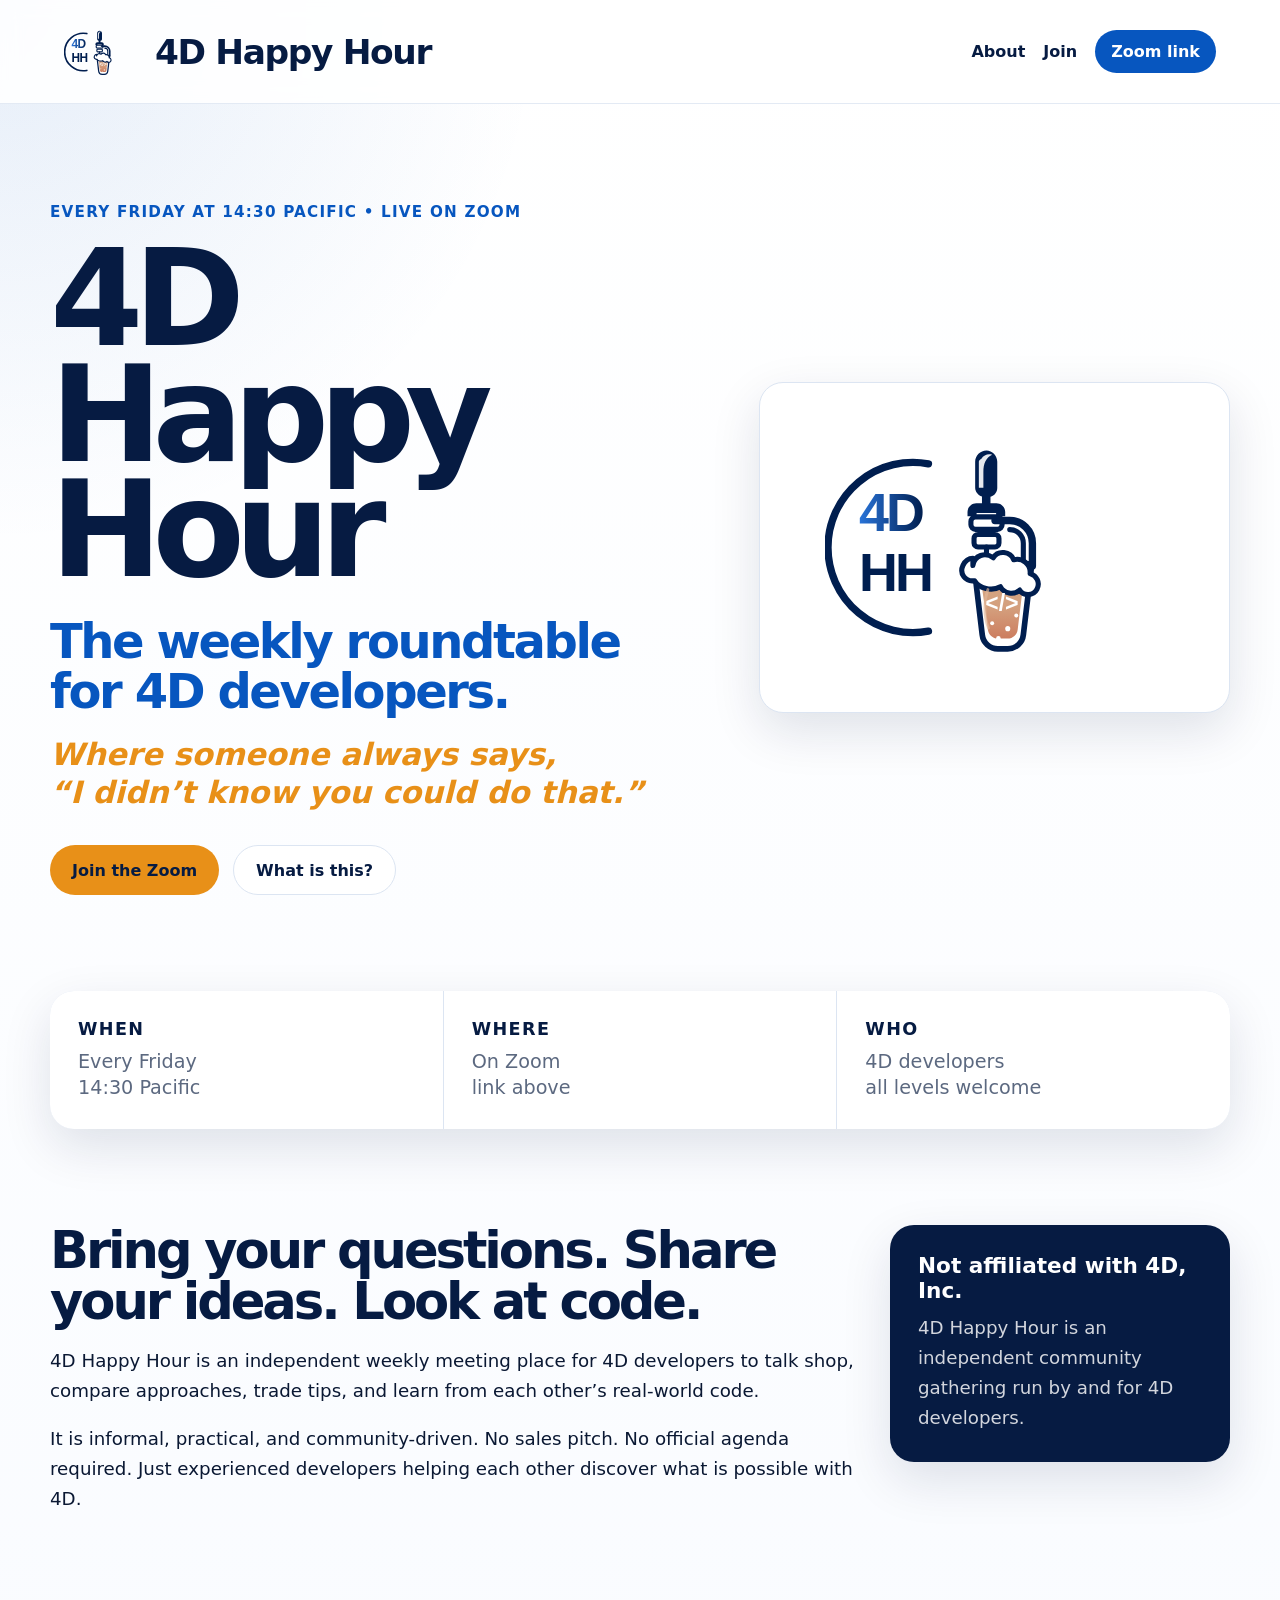
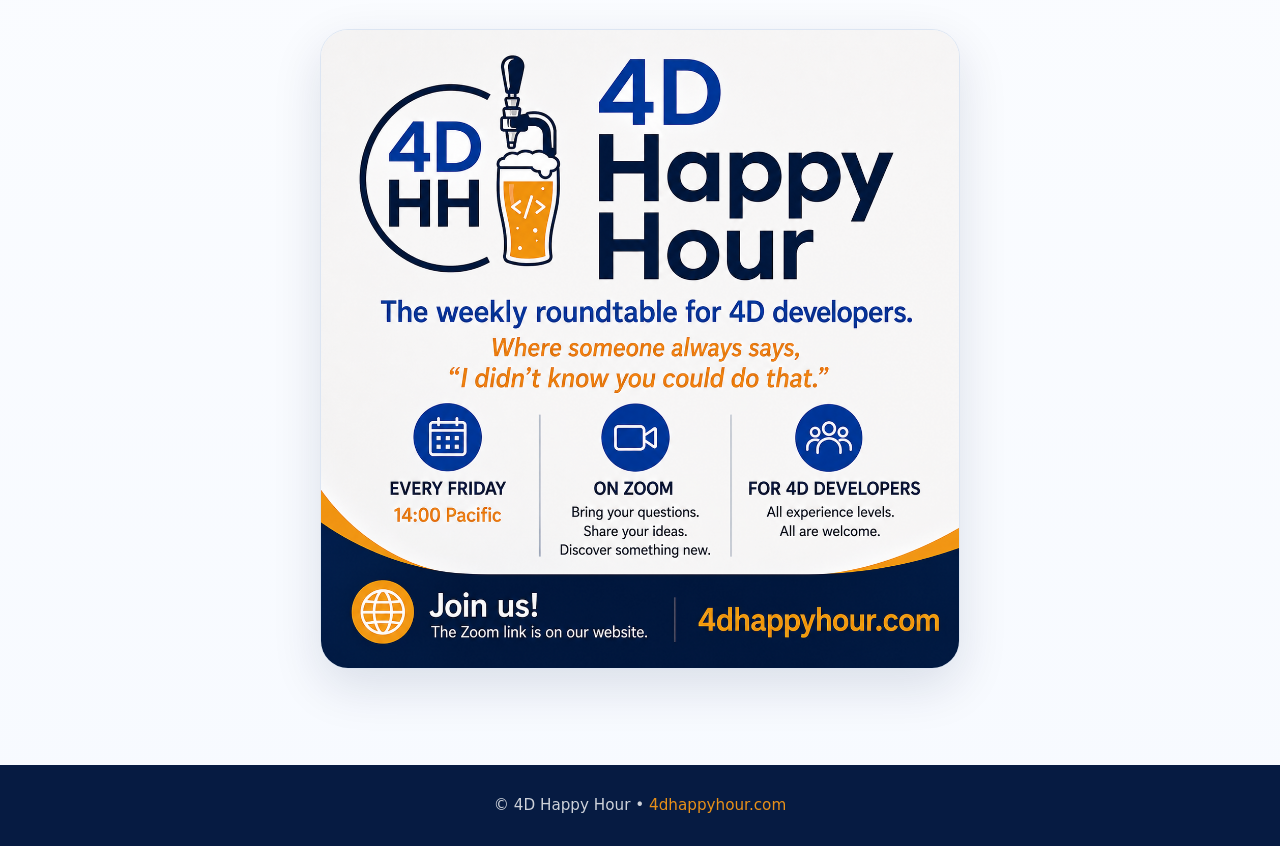
==== commit dda462f0: "fix: correct asset paths in HTML and README" ====
--- a/index.html
+++ b/index.html
@@ -9,14 +9,14 @@
   <meta property="og:description" content="The weekly roundtable for 4D developers.">
   <meta property="og:type" content="website">
   <meta property="og:url" content="https://4dhappyhour.com/">
-  <meta property="og:image" content="https://4dhappyhour.com/assets/4dhh-ad-square.png">
-  <link rel="icon" href="assets/4dhh-logo.svg" type="image/svg+xml">
+  <meta property="og:image" content="https://4dhappyhour.com/Assets/4dhh-ad-square.png">
+  <link rel="icon" href="Assets/4dhh-logo.svg" type="image/svg+xml">
   <link rel="stylesheet" href="styles.css">
 </head>
 <body>
   <header class="site-header">
     <a class="brand" href="#top" aria-label="4D Happy Hour home">
-      <img src="assets/4dhh-logo.svg" alt="4DHH logo" width="75" height="75">
+      <img src="Assets/4dhh-logo.svg" alt="4DHH logo" width="75" height="75">
       <span>4D Happy Hour</span>
     </a>
     <nav aria-label="Main navigation">
@@ -34,12 +34,12 @@
         <p class="lede">The weekly roundtable for 4D developers.</p>
         <p class="quote">Where someone always says,<br/>“I didn’t know you could do that.”</p>
         <div class="hero-actions">
-          <a class="button primary" href="PASTE_ZOOM_LINK_HERE" id="zoom">Join the Zoom</a>
+          <a class="button primary" href="https://us02web.zoom.us/j/83731433887?pwd=mNvrDpaA9qquD5xijFd3pZhOP3jrFX.1" id="zoom">Join the Zoom</a>
           <a class="button secondary" href="#about">What is this?</a>
         </div>
       </div>
       <div class="hero-card" aria-label="4D Happy Hour logo">
-        <img src="assets/4dhh-logo.svg" alt="" width="300" height="300">
+        <img src="Assets/4dhh-logo.svg" alt="" width="300" height="300">
       </div>
     </section>
 
@@ -71,7 +71,7 @@
     </section>
 
     <section class="poster-section" aria-label="Promotional graphic">
-      <img src="assets/4dhh-ad-square.png" alt="4D Happy Hour promotional poster with Friday Zoom details">
+      <img src="Assets/4dhh-ad-square.png" alt="4D Happy Hour promotional poster with Friday Zoom details">
     </section>
   </main>
 
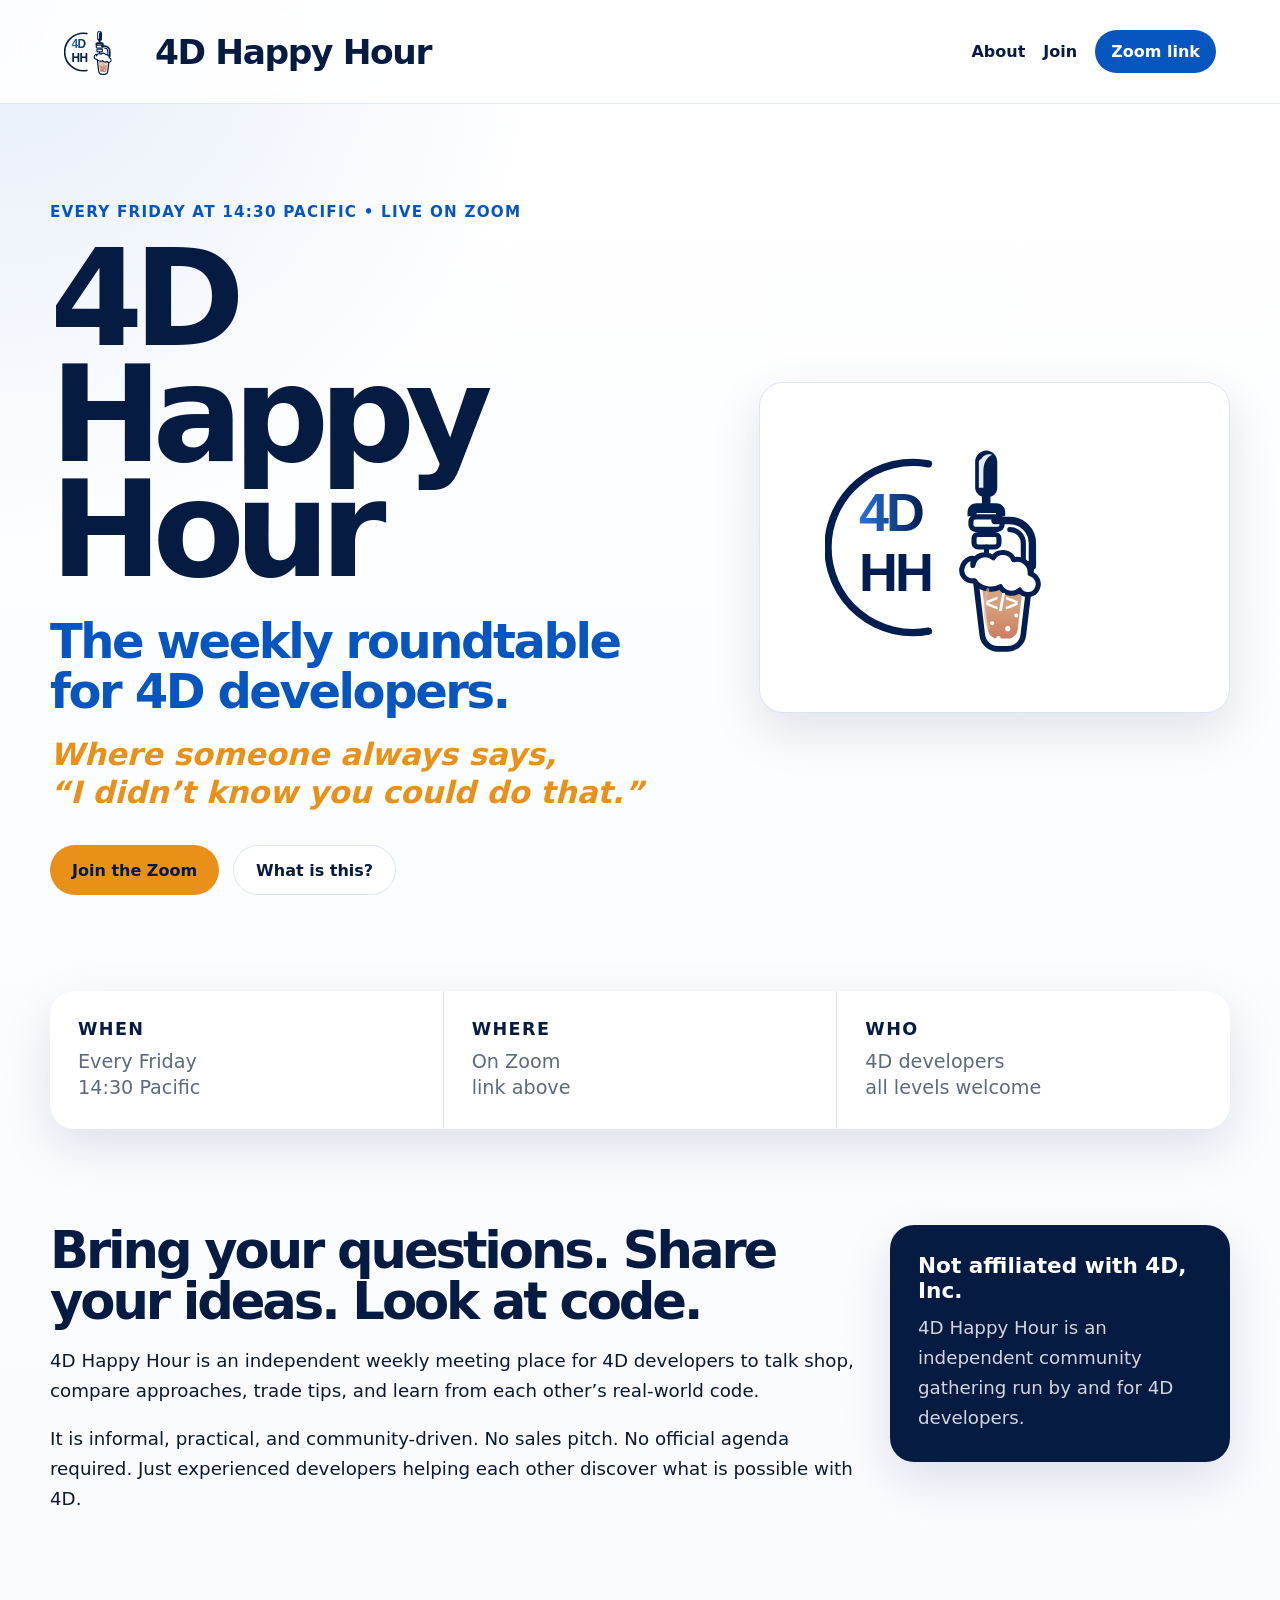
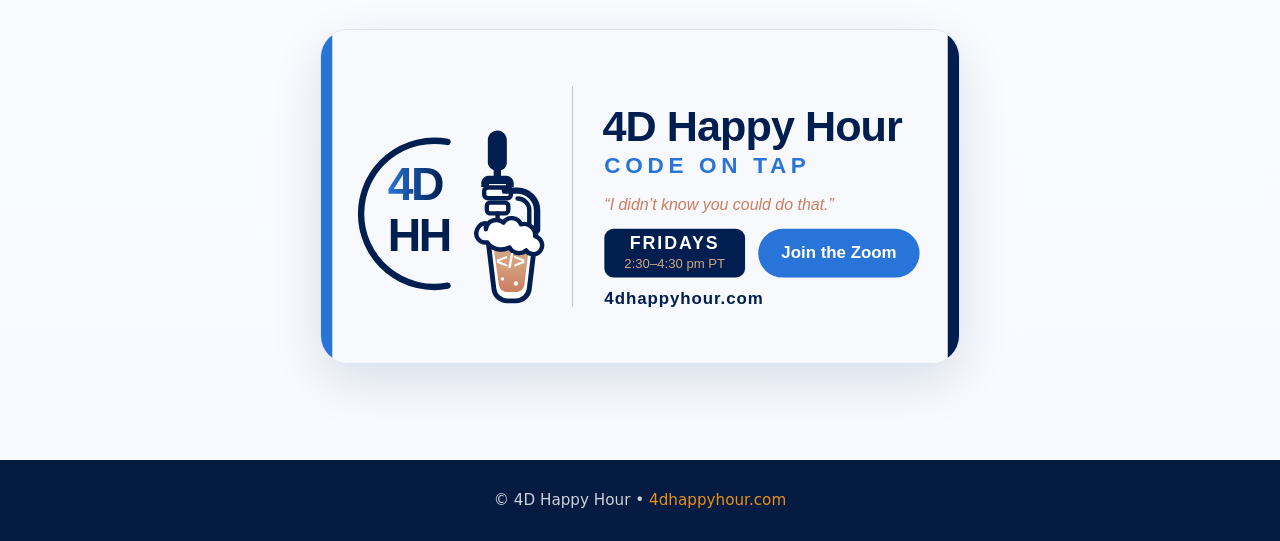
==== commit 5bf87b34: "fix: replace promotional poster image with LinkedIn SVG" ====
--- a/index.html
+++ b/index.html
@@ -71,7 +71,7 @@
     </section>
 
     <section class="poster-section" aria-label="Promotional graphic">
-      <img src="Assets/4dhh-ad-square.png" alt="4D Happy Hour promotional poster with Friday Zoom details">
+      <img src="Assets/4dhh_ad_linkedin.svg" alt="4D Happy Hour promotional poster with Friday Zoom details">
     </section>
   </main>
 
